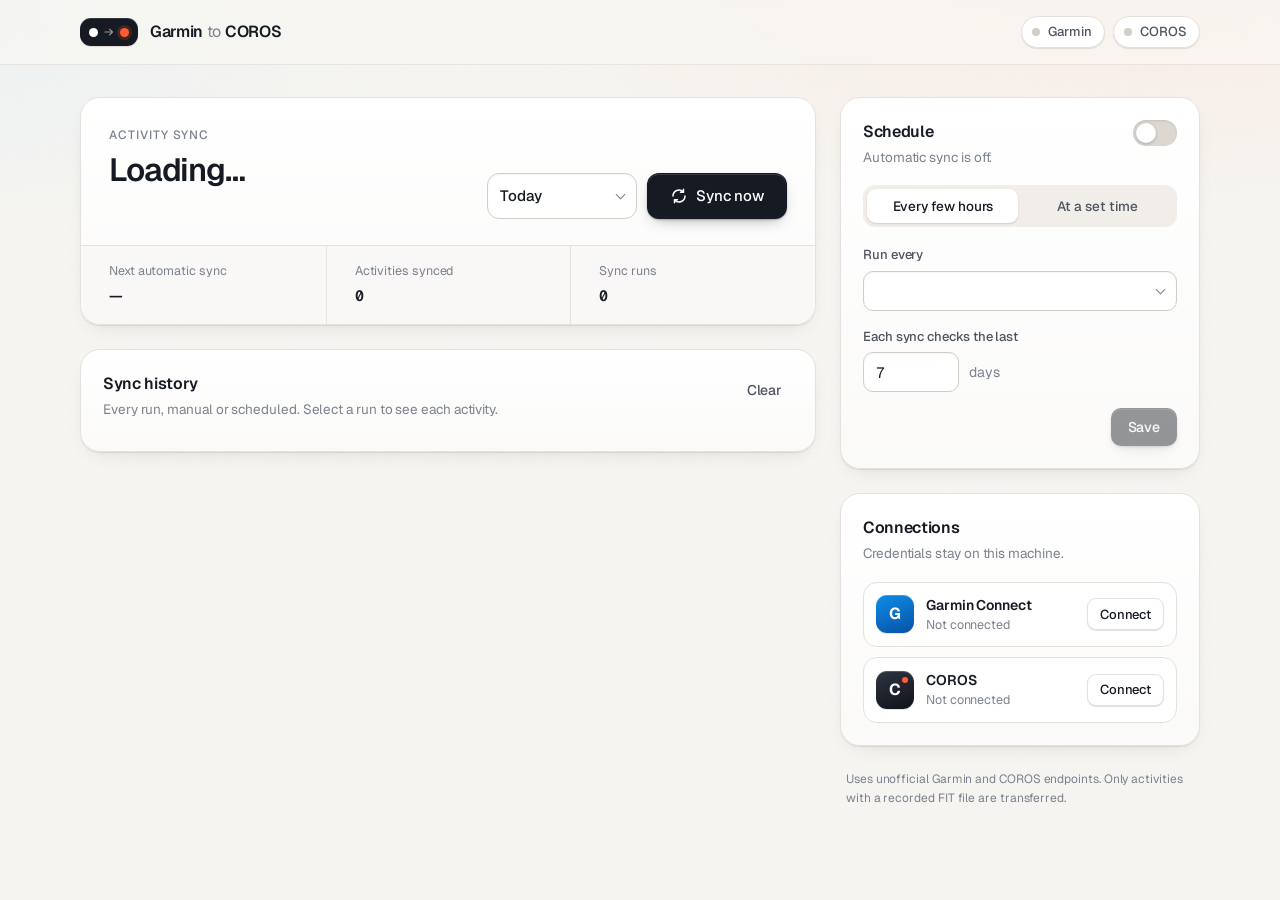
==== static/index.html @ 5ea05699 "init" ====
<!doctype html>
<html lang="en">
<head>
  <meta charset="utf-8" />
  <meta name="viewport" content="width=device-width, initial-scale=1" />
  <title>Garmin → COROS Sync</title>
  <meta name="description" content="Self-hosted sync of Garmin Connect activities to COROS Training Hub, with manual sync, scheduling and a full sync history." />
  <link rel="icon" href="data:image/svg+xml,%3Csvg xmlns='http://www.w3.org/2000/svg' viewBox='0 0 32 32'%3E%3Crect width='32' height='32' rx='8' fill='%23161a22'/%3E%3Ccircle cx='10' cy='16' r='4' fill='%23fff'/%3E%3Ccircle cx='22' cy='16' r='4' fill='%23ff5a36'/%3E%3C/svg%3E" />
  <link rel="preconnect" href="https://fonts.googleapis.com" />
  <link rel="preconnect" href="https://fonts.gstatic.com" crossorigin />
  <link href="https://fonts.googleapis.com/css2?family=Geist:wght@400;500;600;700&family=Geist+Mono:wght@400;500&display=swap" rel="stylesheet" />
  <link rel="stylesheet" href="/static/styles.css" />
</head>
<body>
  <header class="topbar">
    <div class="wrap topbar-inner">
      <a class="brand" href="/" aria-label="Garmin to COROS Sync home">
        <span class="brand-mark" aria-hidden="true">
          <span class="dot dot-garmin"></span>
          <svg viewBox="0 0 24 24" width="14" height="14"><path d="M5 12h12m-4-5 5 5-5 5" fill="none" stroke="currentColor" stroke-width="2" stroke-linecap="round" stroke-linejoin="round"/></svg>
          <span class="dot dot-coros"></span>
        </span>
        <span class="brand-text">Garmin <span class="muted">to</span> COROS</span>
      </a>
      <nav class="conn-pills" aria-label="Connection status">
        <button class="pill" id="pill-garmin" data-open="garmin" type="button"><span class="led"></span>Garmin</button>
        <button class="pill" id="pill-coros" data-open="coros" type="button"><span class="led"></span>COROS</button>
      </nav>
    </div>
  </header>

  <main class="wrap layout">
    <div class="col-main">
      <!-- Sync -->
      <section class="card sync-card" id="sync-card" aria-labelledby="sync-title">
        <div class="sync-head">
          <div>
            <p class="eyebrow">Activity sync</p>
            <h1 id="sync-title" class="sync-headline">Loading…</h1>
            <p class="sync-sub" id="sync-sub">&nbsp;</p>
          </div>
          <div class="sync-actions">
            <label class="select-wrap" for="sync-window">
              <span class="sr-only">Look-back window</span>
              <select id="sync-window"></select>
            </label>
            <button class="btn btn-primary btn-lg" id="sync-now" type="button">
              <svg class="ico spin-on-run" viewBox="0 0 24 24" aria-hidden="true"><path d="M20 12a8 8 0 0 1-13.66 5.66M4 12a8 8 0 0 1 13.66-5.66M18 3v4h-4M6 21v-4h4" /></svg>
              <span>Sync now</span>
            </button>
          </div>
        </div>

        <div class="progress" id="progress" hidden>
          <div class="progress-meta">
            <span id="progress-phase">Starting</span>
            <span class="mono" id="progress-count"></span>
          </div>
          <div class="progress-track"><div class="progress-bar" id="progress-bar"></div></div>
          <p class="progress-current" id="progress-current"></p>
        </div>

        <div class="onboarding" id="onboarding" hidden>
          <ol class="steps">
            <li id="step-garmin"><span class="step-num">1</span><div><strong>Connect Garmin Connect</strong><span>Where your activities are recorded.</span></div><button class="btn btn-ghost" data-open="garmin" type="button">Connect</button></li>
            <li id="step-coros"><span class="step-num">2</span><div><strong>Connect COROS</strong><span>Where they'll be imported.</span></div><button class="btn btn-ghost" data-open="coros" type="button">Connect</button></li>
            <li id="step-sync"><span class="step-num">3</span><div><strong>Run your first sync</strong><span>Then set a schedule to keep it automatic.</span></div></li>
          </ol>
        </div>

        <dl class="stats" id="stats">
          <div><dt>Next automatic sync</dt><dd id="stat-next">—</dd></div>
          <div><dt>Activities synced</dt><dd class="mono" id="stat-total">0</dd></div>
          <div><dt>Sync runs</dt><dd class="mono" id="stat-runs">0</dd></div>
        </dl>
      </section>

      <!-- History -->
      <section class="card history-card" aria-labelledby="history-title">
        <div class="card-head">
          <div>
            <h2 id="history-title">Sync history</h2>
            <p class="card-sub">Every run, manual or scheduled. Select a run to see each activity.</p>
          </div>
          <button class="btn btn-text" id="clear-history" type="button">Clear</button>
        </div>
        <ol class="runs" id="runs" aria-live="polite"></ol>
        <div class="empty" id="runs-empty" hidden>
          <svg viewBox="0 0 24 24" aria-hidden="true"><path d="M12 8v4l2.5 2.5M21 12a9 9 0 1 1-9-9" /></svg>
          <p>No syncs yet. Your history will appear here.</p>
        </div>
        <button class="btn btn-ghost btn-block" id="runs-more" type="button" hidden>Show older runs</button>
      </section>
    </div>

    <aside class="col-side">
      <!-- Schedule -->
      <section class="card" aria-labelledby="schedule-title">
        <div class="card-head">
          <div>
            <h2 id="schedule-title">Schedule</h2>
            <p class="card-sub" id="schedule-summary">Automatic sync is off.</p>
          </div>
          <label class="switch" for="sched-enabled">
            <input type="checkbox" id="sched-enabled" role="switch" />
            <span class="switch-track"><span class="switch-thumb"></span></span>
            <span class="sr-only">Enable automatic sync</span>
          </label>
        </div>

        <form id="schedule-form" class="sched-form" autocomplete="off">
          <div class="segmented" role="radiogroup" aria-label="Schedule type">
            <label><input type="radio" name="mode" value="interval" id="mode-interval" checked /><span>Every few hours</span></label>
            <label><input type="radio" name="mode" value="daily" id="mode-daily" /><span>At a set time</span></label>
          </div>

          <div class="field" data-mode="interval">
            <label for="sched-hours">Run every</label>
            <div class="select-wrap"><select id="sched-hours"></select></div>
          </div>

          <div data-mode="daily" hidden>
            <div class="field">
              <label for="sched-time">Time</label>
              <input type="time" id="sched-time" value="07:00" required />
            </div>
            <fieldset class="field">
              <legend>Days</legend>
              <div class="days" id="sched-days"></div>
            </fieldset>
          </div>

          <div class="field">
            <label for="lookback">Each sync checks the last</label>
            <div class="input-suffix">
              <input type="number" id="lookback" min="1" max="365" value="7" inputmode="numeric" />
              <span>days</span>
            </div>
          </div>

          <div class="form-foot">
            <span class="hint" id="schedule-dirty" hidden>Unsaved changes</span>
            <button class="btn btn-primary" id="sched-save" type="submit" disabled>Save</button>
          </div>
        </form>
      </section>

      <!-- Connections -->
      <section class="card" aria-labelledby="conn-title">
        <div class="card-head">
          <div>
            <h2 id="conn-title">Connections</h2>
            <p class="card-sub">Credentials stay on this machine.</p>
          </div>
        </div>
        <ul class="conns">
          <li class="conn" id="conn-garmin">
            <span class="conn-logo garmin" aria-hidden="true">G</span>
            <div class="conn-body">
              <strong>Garmin Connect</strong>
              <span class="conn-detail">Not connected</span>
              <span class="conn-error" hidden></span>
            </div>
            <div class="conn-actions">
              <button class="btn btn-ghost btn-sm" data-open="garmin" type="button">Connect</button>
              <button class="btn btn-text btn-sm" data-disconnect="garmin" type="button" hidden>Disconnect</button>
            </div>
          </li>
          <li class="conn" id="conn-coros">
            <span class="conn-logo coros" aria-hidden="true">C</span>
            <div class="conn-body">
              <strong>COROS</strong>
              <span class="conn-detail">Not connected</span>
              <span class="conn-error" hidden></span>
            </div>
            <div class="conn-actions">
              <button class="btn btn-ghost btn-sm" data-open="coros" type="button">Connect</button>
              <button class="btn btn-text btn-sm" data-disconnect="coros" type="button" hidden>Disconnect</button>
            </div>
          </li>
        </ul>
      </section>

      <p class="footnote">Uses unofficial Garmin and COROS endpoints. Only activities with a recorded FIT file are transferred.</p>
    </aside>
  </main>

  <!-- Connect dialog -->
  <dialog class="dialog" id="connect-dialog" aria-labelledby="dlg-title">
    <form method="dialog" class="dialog-form" id="connect-form" autocomplete="on">
      <header class="dialog-head">
        <span class="conn-logo" id="dlg-logo" aria-hidden="true">G</span>
        <div>
          <h2 id="dlg-title">Connect Garmin</h2>
          <p class="card-sub" id="dlg-sub">Sign in with your Garmin Connect account.</p>
        </div>
      </header>

      <div class="dialog-body" id="dlg-credentials">
        <div class="field">
          <label for="dlg-email">Email</label>
          <input type="email" id="dlg-email" name="email" autocomplete="username" required />
        </div>
        <div class="field">
          <label for="dlg-password">Password</label>
          <input type="password" id="dlg-password" name="password" autocomplete="current-password" required />
        </div>
      </div>

      <div class="dialog-body" id="dlg-mfa" hidden>
        <div class="field">
          <label for="dlg-code">Verification code</label>
          <input type="text" id="dlg-code" name="code" inputmode="numeric" autocomplete="one-time-code" pattern="[0-9A-Za-z]{4,12}" placeholder="123456" />
          <p class="hint">Garmin sent a code to your email or authenticator app.</p>
        </div>
      </div>

      <p class="form-error" id="dlg-error" role="alert" hidden></p>

      <footer class="dialog-foot">
        <button class="btn btn-text" value="cancel" id="dlg-cancel" type="button">Cancel</button>
        <button class="btn btn-primary" id="dlg-submit" type="submit">Connect</button>
      </footer>
    </form>
  </dialog>

  <div class="toasts" id="toasts" aria-live="assertive"></div>

  <script src="/static/app.js" type="module"></script>
</body>
</html>
---- static/styles.css ----
/* ==========================================================================
   Garmin → COROS Sync — design system
   ========================================================================== */

:root {
  /* Palette (HSL) */
  --bg: hsl(40 23% 96%);
  --bg-grain: hsl(40 18% 92%);
  --surface: hsl(0 0% 100%);
  --surface-2: hsl(40 20% 98%);
  --ink: hsl(222 22% 11%);
  --ink-2: hsl(222 10% 34%);
  --ink-3: hsl(222 8% 52%);
  --line: hsl(35 14% 88%);
  --line-strong: hsl(35 10% 80%);

  --accent: hsl(12 100% 60%);        /* COROS-ish signal orange */
  --accent-ink: hsl(12 80% 42%);
  --accent-soft: hsl(14 100% 96%);
  --garmin: hsl(205 90% 42%);

  --ok: hsl(152 52% 36%);
  --ok-soft: hsl(150 50% 94%);
  --warn: hsl(36 92% 42%);
  --warn-soft: hsl(42 95% 93%);
  --bad: hsl(356 70% 50%);
  --bad-soft: hsl(356 90% 96%);
  --info: hsl(212 70% 46%);
  --info-soft: hsl(212 90% 96%);

  /* Type */
  --font: "Geist", ui-sans-serif, system-ui, -apple-system, "Segoe UI", sans-serif;
  --mono: "Geist Mono", ui-monospace, "SF Mono", Menlo, monospace;

  /* Shape & depth */
  --r-sm: 8px;
  --r: 14px;
  --r-lg: 20px;
  --shadow-1: 0 1px 0 hsl(35 20% 80% / 0.5), 0 1px 2px hsl(222 30% 10% / 0.04);
  --shadow-2: 0 1px 0 hsl(35 20% 80% / 0.6), 0 8px 24px -12px hsl(222 30% 10% / 0.14), 0 2px 6px -2px hsl(222 30% 10% / 0.05);
  --shadow-3: 0 24px 60px -20px hsl(222 40% 10% / 0.35), 0 4px 12px hsl(222 30% 10% / 0.08);

  --ease: cubic-bezier(0.2, 0.7, 0.2, 1);
  --t: 180ms var(--ease);
}

*, *::before, *::after { box-sizing: border-box; }
html { -webkit-text-size-adjust: 100%; }
body {
  margin: 0;
  font-family: var(--font);
  font-size: 15px;
  line-height: 1.5;
  letter-spacing: -0.005em;
  color: var(--ink);
  background:
    radial-gradient(1200px 500px at 90% -10%, hsl(14 100% 92% / 0.55), transparent 60%),
    radial-gradient(900px 400px at -10% 0%, hsl(205 70% 92% / 0.45), transparent 60%),
    var(--bg);
  background-attachment: fixed;
  -webkit-font-smoothing: antialiased;
  min-height: 100vh;
}
/* Subtle paper grain for texture */
body::before {
  content: "";
  position: fixed;
  inset: 0;
  pointer-events: none;
  opacity: 0.35;
  background-image: url("data:image/svg+xml,%3Csvg xmlns='http://www.w3.org/2000/svg' width='160' height='160'%3E%3Cfilter id='n'%3E%3CfeTurbulence type='fractalNoise' baseFrequency='.9' numOctaves='2' stitchTiles='stitch'/%3E%3CfeColorMatrix values='0 0 0 0 0.3 0 0 0 0 0.25 0 0 0 0 0.2 0 0 0 0.08 0'/%3E%3C/filter%3E%3Crect width='100%25' height='100%25' filter='url(%23n)'/%3E%3C/svg%3E");
  z-index: 0;
}
body > * { position: relative; z-index: 1; }

h1, h2, h3 { margin: 0; font-weight: 600; letter-spacing: -0.02em; }
h2 { font-size: 16px; }
p { margin: 0; }
button, input, select { font: inherit; color: inherit; }
.mono { font-family: var(--mono); font-feature-settings: "tnum"; letter-spacing: -0.01em; }
.muted { color: var(--ink-3); font-weight: 400; }
.sr-only { position: absolute; width: 1px; height: 1px; overflow: hidden; clip: rect(0 0 0 0); white-space: nowrap; }
[hidden] { display: none !important; }

.wrap { width: min(1120px, 100% - 40px); margin-inline: auto; }

/* ---------------------------------------------------------------- Top bar */
.topbar {
  position: sticky; top: 0; z-index: 20;
  backdrop-filter: saturate(1.4) blur(14px);
  background: hsl(40 23% 96% / 0.75);
  border-bottom: 1px solid hsl(35 14% 86% / 0.7);
}
.topbar-inner { display: flex; align-items: center; justify-content: space-between; height: 64px; }
.brand { display: inline-flex; align-items: center; gap: 12px; text-decoration: none; color: var(--ink); }
.brand-mark {
  display: inline-flex; align-items: center; gap: 4px;
  padding: 7px 9px; border-radius: 11px;
  background: var(--ink); color: hsl(0 0% 100% / 0.55);
  box-shadow: inset 0 1px 0 hsl(0 0% 100% / 0.12), var(--shadow-1);
}
.dot { width: 9px; height: 9px; border-radius: 50%; }
.dot-garmin { background: #fff; }
.dot-coros { background: var(--accent); box-shadow: 0 0 0 3px hsl(12 100% 60% / 0.18); }
.brand-text { font-weight: 600; font-size: 16px; letter-spacing: -0.02em; }

.conn-pills { display: flex; gap: 8px; }
.pill {
  display: inline-flex; align-items: center; gap: 8px;
  height: 32px; padding: 0 12px 0 10px;
  border: 1px solid var(--line); border-radius: 999px;
  background: var(--surface); box-shadow: var(--shadow-1);
  font-size: 13px; font-weight: 500; color: var(--ink-2);
  cursor: pointer; transition: transform var(--t), box-shadow var(--t), color var(--t);
}
.pill:hover { color: var(--ink); transform: translateY(-1px); box-shadow: var(--shadow-2); }
.led { width: 8px; height: 8px; border-radius: 50%; background: var(--line-strong); transition: background var(--t), box-shadow var(--t); }
.pill.is-ok .led { background: var(--ok); box-shadow: 0 0 0 3px hsl(152 52% 36% / 0.15); }
.pill.is-bad .led { background: var(--bad); box-shadow: 0 0 0 3px hsl(356 70% 50% / 0.15); }

/* ----------------------------------------------------------------- Layout */
.layout {
  display: grid;
  grid-template-columns: minmax(0, 1fr) 360px;
  gap: 24px;
  padding-block: 32px 64px;
  align-items: start;
}
.col-main, .col-side { display: grid; gap: 24px; min-width: 0; }
.col-side { position: sticky; top: 88px; }

/* ------------------------------------------------------------------ Cards */
.card {
  background: linear-gradient(180deg, var(--surface), var(--surface-2));
  border: 1px solid var(--line);
  border-radius: var(--r-lg);
  box-shadow: var(--shadow-2);
  padding: 22px;
}
.card-head { display: flex; align-items: flex-start; justify-content: space-between; gap: 16px; margin-bottom: 18px; }
.card-sub { color: var(--ink-3); font-size: 13.5px; margin-top: 3px; }
.eyebrow {
  font-size: 12px; font-weight: 500; text-transform: uppercase; letter-spacing: 0.08em;
  color: var(--ink-3); margin-bottom: 8px;
}

/* -------------------------------------------------------------- Sync card */
.sync-card { padding: 28px; overflow: hidden; }
.sync-head { display: flex; justify-content: space-between; gap: 24px; align-items: flex-end; flex-wrap: wrap; }
.sync-headline { font-size: clamp(24px, 3.2vw, 32px); line-height: 1.15; letter-spacing: -0.03em; font-weight: 600; max-width: 22ch; }
.sync-sub { color: var(--ink-2); margin-top: 8px; min-height: 1.5em; }
.sync-actions { display: flex; gap: 10px; align-items: center; }

.stats {
  display: grid; grid-template-columns: repeat(3, 1fr);
  margin: 26px -28px -28px; border-top: 1px solid var(--line);
  background: hsl(40 25% 97% / 0.8);
}
.stats > div { padding: 16px 28px; }
.stats > div + div { border-left: 1px solid var(--line); }
.stats dt { font-size: 12.5px; color: var(--ink-3); }
.stats dd { margin: 4px 0 0; font-weight: 600; font-size: 15px; letter-spacing: -0.01em; }

/* Progress */
.progress { margin-top: 24px; animation: rise 280ms var(--ease); }
.progress-meta { display: flex; justify-content: space-between; font-size: 13.5px; font-weight: 500; margin-bottom: 8px; }
.progress-track { height: 8px; background: hsl(35 20% 92%); border-radius: 999px; overflow: hidden; position: relative; }
.progress-bar {
  height: 100%; width: 0; border-radius: inherit;
  background: linear-gradient(90deg, var(--accent), hsl(24 100% 58%));
  transition: width 500ms var(--ease);
  position: relative;
}
.progress-bar::after {
  content: ""; position: absolute; inset: 0;
  background: linear-gradient(90deg, transparent, hsl(0 0% 100% / 0.45), transparent);
  animation: shimmer 1.4s linear infinite;
}
.progress.is-indeterminate .progress-bar { width: 30% !important; animation: slide 1.3s var(--ease) infinite; }
.progress-current { margin-top: 8px; font-size: 13px; color: var(--ink-3); min-height: 1.4em; white-space: nowrap; overflow: hidden; text-overflow: ellipsis; }

/* Onboarding */
.onboarding { margin-top: 22px; }
.steps { list-style: none; margin: 0; padding: 0; display: grid; gap: 8px; }
.steps li {
  display: grid; grid-template-columns: 28px 1fr auto; gap: 14px; align-items: center;
  padding: 12px 14px; border: 1px solid var(--line); border-radius: var(--r);
  background: var(--surface);
  transition: background var(--t), border-color var(--t);
}
.steps li div { display: grid; }
.steps li strong { font-weight: 600; font-size: 14.5px; }
.steps li span:not(.step-num) { font-size: 13px; color: var(--ink-3); }
.step-num {
  width: 28px; height: 28px; border-radius: 50%; display: grid; place-items: center;
  font-family: var(--mono); font-size: 12.5px; font-weight: 500;
  background: hsl(35 20% 93%); color: var(--ink-2);
}
.steps li.is-done { background: var(--ok-soft); border-color: hsl(150 40% 85%); }
.steps li.is-done .step-num { background: var(--ok); color: #fff; font-size: 0; }
.steps li.is-done .step-num::after { content: "✓"; font-size: 13px; }
.steps li.is-done .btn { display: none; }

/* ---------------------------------------------------------------- Buttons */
.btn {
  --h: 38px;
  display: inline-flex; align-items: center; justify-content: center; gap: 8px;
  height: var(--h); padding: 0 16px;
  border-radius: 10px; border: 1px solid transparent;
  font-weight: 500; font-size: 14px; letter-spacing: -0.01em;
  cursor: pointer; white-space: nowrap; user-select: none;
  transition: transform var(--t), background var(--t), box-shadow var(--t), color var(--t), border-color var(--t), opacity var(--t);
}
.btn:active:not(:disabled) { transform: translateY(1px) scale(0.99); }
.btn:disabled { opacity: 0.45; cursor: not-allowed; }
.btn:focus-visible, .pill:focus-visible, input:focus-visible, select:focus-visible, .run-row:focus-visible {
  outline: 2px solid hsl(12 100% 60% / 0.55); outline-offset: 2px;
}
.btn-lg { --h: 46px; padding: 0 22px; font-size: 15px; border-radius: 12px; }
.btn-sm { --h: 32px; padding: 0 12px; font-size: 13px; border-radius: 9px; }
.btn-block { width: 100%; margin-top: 12px; }

.btn-primary {
  background: var(--ink); color: #fff;
  box-shadow: inset 0 1px 0 hsl(0 0% 100% / 0.14), 0 1px 2px hsl(222 30% 10% / 0.25), 0 6px 16px -8px hsl(222 30% 10% / 0.5);
}
.btn-primary:hover:not(:disabled) { background: hsl(222 22% 18%); box-shadow: inset 0 1px 0 hsl(0 0% 100% / 0.14), 0 2px 4px hsl(222 30% 10% / 0.2), 0 10px 22px -10px hsl(222 30% 10% / 0.55); }
.btn-ghost { background: var(--surface); border-color: var(--line); color: var(--ink); box-shadow: var(--shadow-1); }
.btn-ghost:hover:not(:disabled) { border-color: var(--line-strong); background: hsl(40 20% 99%); }
.btn-text { background: transparent; color: var(--ink-2); padding-inline: 10px; }
.btn-text:hover:not(:disabled) { color: var(--ink); background: hsl(35 20% 93%); }
.btn-danger { color: var(--bad); }

.ico { width: 18px; height: 18px; fill: none; stroke: currentColor; stroke-width: 2; stroke-linecap: round; stroke-linejoin: round; }
.is-running .spin-on-run { animation: spin 0.9s linear infinite; }

/* ----------------------------------------------------------------- Inputs */
.field { display: grid; gap: 6px; margin-bottom: 16px; border: 0; padding: 0; min-width: 0; }
.field > label, .field > legend { font-size: 13px; font-weight: 500; color: var(--ink-2); padding: 0; margin-bottom: 0; }
fieldset.field legend { margin-bottom: 6px; }
input[type="email"], input[type="password"], input[type="text"], input[type="number"], input[type="time"], select {
  width: 100%; height: 40px; padding: 0 12px;
  border: 1px solid var(--line-strong); border-radius: 10px;
  background: var(--surface);
  box-shadow: inset 0 1px 2px hsl(222 30% 10% / 0.04);
  transition: border-color var(--t), box-shadow var(--t);
}
input:hover, select:hover { border-color: hsl(35 10% 72%); }
input:focus, select:focus { outline: none; border-color: var(--accent); box-shadow: 0 0 0 4px hsl(12 100% 60% / 0.14); }
.select-wrap { position: relative; display: block; }
.select-wrap select { appearance: none; padding-right: 34px; cursor: pointer; }
.select-wrap::after {
  content: ""; position: absolute; right: 13px; top: 50%; width: 7px; height: 7px; margin-top: -5px;
  border-right: 1.6px solid var(--ink-3); border-bottom: 1.6px solid var(--ink-3); transform: rotate(45deg); pointer-events: none;
}
.sync-actions .select-wrap select { height: 46px; border-radius: 12px; min-width: 150px; font-weight: 500; }
.input-suffix { display: flex; align-items: center; gap: 10px; }
.input-suffix input { width: 96px; font-family: var(--mono); }
.input-suffix span { color: var(--ink-3); font-size: 14px; }
.hint { font-size: 12.5px; color: var(--ink-3); }

/* Switch */
.switch { position: relative; display: inline-flex; cursor: pointer; flex-shrink: 0; }
.switch input { position: absolute; opacity: 0; inset: 0; cursor: pointer; }
.switch-track {
  width: 44px; height: 26px; border-radius: 999px; background: hsl(35 14% 84%);
  box-shadow: inset 0 1px 2px hsl(222 30% 10% / 0.12);
  transition: background var(--t); position: relative;
}
.switch-thumb {
  position: absolute; top: 3px; left: 3px; width: 20px; height: 20px; border-radius: 50%;
  background: #fff; box-shadow: 0 1px 3px hsl(222 30% 10% / 0.25);
  transition: transform 220ms var(--ease);
}
.switch input:checked + .switch-track { background: var(--ok); }
.switch input:checked + .switch-track .switch-thumb { transform: translateX(18px); }
.switch input:focus-visible + .switch-track { outline: 2px solid hsl(12 100% 60% / 0.55); outline-offset: 2px; }

/* Segmented */
.segmented {
  display: grid; grid-template-columns: 1fr 1fr; gap: 4px; padding: 4px;
  background: hsl(35 20% 93%); border-radius: 12px; margin-bottom: 18px;
}
.segmented label { position: relative; }
.segmented input { position: absolute; opacity: 0; inset: 0; cursor: pointer; }
.segmented span {
  display: grid; place-items: center; height: 34px; border-radius: 9px;
  font-size: 13.5px; font-weight: 500; color: var(--ink-2);
  transition: background var(--t), color var(--t), box-shadow var(--t);
}
.segmented input:checked + span { background: var(--surface); color: var(--ink); box-shadow: var(--shadow-1), 0 1px 3px hsl(222 30% 10% / 0.08); }
.segmented input:focus-visible + span { outline: 2px solid hsl(12 100% 60% / 0.55); }

.days { display: grid; grid-template-columns: repeat(7, 1fr); gap: 6px; }
.day { position: relative; }
.day input { position: absolute; opacity: 0; inset: 0; cursor: pointer; }
.day span {
  display: grid; place-items: center; height: 36px; border-radius: 9px;
  border: 1px solid var(--line-strong); background: var(--surface);
  font-size: 12.5px; font-weight: 500; color: var(--ink-3);
  transition: all var(--t);
}
.day input:checked + span { background: var(--ink); border-color: var(--ink); color: #fff; }
.day input:focus-visible + span { outline: 2px solid hsl(12 100% 60% / 0.55); outline-offset: 1px; }

.sched-form { transition: opacity var(--t); }
.sched-form.is-off { opacity: 0.55; }
.form-foot { display: flex; align-items: center; justify-content: flex-end; gap: 12px; margin-top: 4px; }

/* ------------------------------------------------------------ Connections */
.conns { list-style: none; margin: 0; padding: 0; display: grid; gap: 10px; }
.conn {
  display: grid; grid-template-columns: 38px 1fr auto; gap: 12px; align-items: center;
  padding: 12px; border: 1px solid var(--line); border-radius: var(--r); background: var(--surface);
}
.conn-logo {
  position: relative; flex: none;
  width: 38px; height: 38px; border-radius: 11px; display: grid; place-items: center;
  font-weight: 700; font-size: 16px; color: #fff;
  box-shadow: inset 0 1px 0 hsl(0 0% 100% / 0.2), var(--shadow-1);
}
.conn-logo.garmin { background: linear-gradient(160deg, hsl(205 90% 48%), hsl(212 90% 34%)); }
.conn-logo.coros { background: linear-gradient(160deg, hsl(222 18% 22%), hsl(222 22% 8%)); }
.conn-logo.coros::after { content: ""; width: 6px; height: 6px; border-radius: 50%; background: var(--accent); position: absolute; transform: translate(10px, -10px); }
.conn-body { display: grid; min-width: 0; }
.conn-body strong { font-size: 14px; font-weight: 600; }
.conn-detail { font-size: 12.5px; color: var(--ink-3); overflow: hidden; text-overflow: ellipsis; white-space: nowrap; }
.conn.is-ok .conn-detail::before { content: ""; display: inline-block; width: 6px; height: 6px; border-radius: 50%; background: var(--ok); margin-right: 6px; vertical-align: 1px; }
.conn-error { font-size: 12px; color: var(--bad); margin-top: 2px; }
.conn-actions { display: flex; flex-direction: column; align-items: flex-end; gap: 2px; }

.footnote { font-size: 12px; color: var(--ink-3); padding-inline: 6px; line-height: 1.55; }

/* ---------------------------------------------------------------- History */
.history-card { padding-bottom: 14px; }
.runs { list-style: none; margin: 0 -10px; padding: 0; }
.run { position: relative; border-radius: var(--r); transition: background var(--t); }
.run + .run::before {
  content: ""; position: absolute; top: 0; left: 10px; right: 10px; height: 1px; background: var(--line);
}
.run.is-open { background: hsl(40 25% 97%); }
.run.is-open::before, .run.is-open + .run::before { display: none; }
.run-row {
  width: 100%; display: grid; grid-template-columns: 34px minmax(0, 1fr) auto 18px; gap: 14px; align-items: center;
  padding: 14px 10px; background: none; border: 0; text-align: left; cursor: pointer; border-radius: var(--r);
}
.run-row:hover { background: hsl(40 25% 97%); }
.run-status {
  width: 34px; height: 34px; border-radius: 10px; display: grid; place-items: center;
}
.run-status svg { width: 17px; height: 17px; fill: none; stroke: currentColor; stroke-width: 2.2; stroke-linecap: round; stroke-linejoin: round; }
.st-success { background: var(--ok-soft); color: var(--ok); }
.st-partial { background: var(--warn-soft); color: var(--warn); }
.st-failed { background: var(--bad-soft); color: var(--bad); }
.st-running { background: var(--accent-soft); color: var(--accent-ink); }
.st-running svg { animation: spin 0.9s linear infinite; }
.run-main { min-width: 0; }
.run-title { display: flex; align-items: center; gap: 8px; font-weight: 600; font-size: 14.5px; }
.run-summary { font-size: 13px; color: var(--ink-3); margin-top: 1px; white-space: nowrap; overflow: hidden; text-overflow: ellipsis; }
.run-summary b { font-weight: 500; color: var(--ink-2); }
.run-summary .err { color: var(--bad); }
.run-meta { text-align: right; font-size: 12.5px; color: var(--ink-3); }
.run-meta .mono { display: block; color: var(--ink-2); font-size: 12.5px; }
.chev { width: 18px; height: 18px; fill: none; stroke: var(--ink-3); stroke-width: 2; transition: transform var(--t); }
.run.is-open .chev { transform: rotate(180deg); }

.tag {
  display: inline-flex; align-items: center; height: 20px; padding: 0 7px; border-radius: 6px;
  font-size: 11.5px; font-weight: 500; letter-spacing: 0;
  background: hsl(35 20% 92%); color: var(--ink-2);
}
.tag-scheduled { background: var(--info-soft); color: var(--info); }

.run-detail { padding: 0 10px 14px 58px; animation: rise 220ms var(--ease); }
.run-message { font-size: 13px; color: var(--ink-2); padding: 10px 12px; border-radius: 10px; background: var(--surface); border: 1px solid var(--line); margin-bottom: 10px; }
.run-message.is-bad { color: var(--bad); background: var(--bad-soft); border-color: hsl(356 70% 90%); }
.items { list-style: none; margin: 0; padding: 0; display: grid; gap: 6px; }
.item {
  display: grid; grid-template-columns: 32px minmax(0, 1fr) auto; gap: 12px; align-items: center;
  padding: 10px 12px; background: var(--surface); border: 1px solid var(--line); border-radius: 12px;
}
.item-ico { width: 32px; height: 32px; border-radius: 9px; display: grid; place-items: center; background: hsl(35 20% 94%); font-size: 15px; }
.item-name { font-weight: 500; font-size: 14px; white-space: nowrap; overflow: hidden; text-overflow: ellipsis; }
.item-meta { font-size: 12.5px; color: var(--ink-3); display: flex; gap: 10px; flex-wrap: wrap; }
.item-detail { font-size: 12.5px; color: var(--ink-3); margin-top: 2px; }
.item-detail.is-bad { color: var(--bad); }
.item-side { display: grid; justify-items: end; gap: 4px; }
.chip { display: inline-flex; align-items: center; gap: 5px; height: 22px; padding: 0 8px; border-radius: 999px; font-size: 12px; font-weight: 500; }
.chip::before { content: ""; width: 6px; height: 6px; border-radius: 50%; background: currentColor; }
.chip-uploaded { background: var(--ok-soft); color: var(--ok); }
.chip-pending { background: var(--info-soft); color: var(--info); }
.chip-skipped { background: hsl(35 20% 93%); color: var(--ink-3); }
.chip-failed { background: var(--bad-soft); color: var(--bad); }
.link-btn { background: none; border: 0; padding: 0; font-size: 12px; color: var(--ink-3); text-decoration: underline; text-underline-offset: 2px; cursor: pointer; }
.link-btn:hover { color: var(--ink); }
@media (hover: hover) {
  .link-btn.resync { opacity: 0; transition: opacity var(--t); }
  .item:hover .link-btn.resync, .link-btn.resync:focus-visible, .link-btn.resync:disabled { opacity: 1; }
}
.items-empty { font-size: 13px; color: var(--ink-3); padding: 4px 2px; }

.empty { display: grid; justify-items: center; gap: 10px; padding: 36px 12px 28px; color: var(--ink-3); font-size: 14px; text-align: center; }
.empty svg { width: 30px; height: 30px; fill: none; stroke: var(--line-strong); stroke-width: 1.8; stroke-linecap: round; }

/* ----------------------------------------------------------------- Dialog */
.dialog {
  width: min(420px, calc(100% - 32px)); padding: 0; border: 1px solid var(--line);
  border-radius: var(--r-lg); background: var(--surface); color: var(--ink); box-shadow: var(--shadow-3);
}
.dialog[open] { animation: pop 240ms var(--ease); }
.dialog::backdrop { background: hsl(222 30% 10% / 0.36); backdrop-filter: blur(3px); animation: fade 200ms var(--ease); }
.dialog-form { padding: 24px; }
.dialog-head { display: flex; gap: 14px; align-items: center; margin-bottom: 22px; }
.dialog-head h2 { font-size: 18px; }
.dialog-foot { display: flex; justify-content: flex-end; gap: 8px; margin-top: 8px; }
.form-error { font-size: 13px; color: var(--bad); background: var(--bad-soft); border-radius: 10px; padding: 10px 12px; margin-bottom: 12px; }
.btn.is-loading { position: relative; color: transparent !important; pointer-events: none; }
.btn.is-loading::after {
  content: ""; position: absolute; width: 16px; height: 16px; border-radius: 50%;
  border: 2px solid hsl(0 0% 100% / 0.35); border-top-color: #fff; animation: spin 0.7s linear infinite;
}

/* ----------------------------------------------------------------- Toasts */
.toasts { position: fixed; bottom: 20px; left: 50%; transform: translateX(-50%); display: grid; gap: 8px; z-index: 50; width: min(440px, calc(100% - 32px)); }
.toast {
  display: flex; gap: 10px; align-items: flex-start;
  padding: 12px 14px; border-radius: 12px; background: var(--ink); color: #fff;
  box-shadow: var(--shadow-3); font-size: 14px; animation: rise 260ms var(--ease);
}
.toast::before { content: ""; flex: none; width: 8px; height: 8px; border-radius: 50%; margin-top: 6px; background: var(--ok); }
.toast.is-bad::before { background: hsl(356 90% 65%); }
.toast.is-leaving { animation: sink 200ms var(--ease) forwards; }

/* ------------------------------------------------------------- Animations */
@keyframes spin { to { transform: rotate(360deg); } }
@keyframes rise { from { opacity: 0; transform: translateY(6px); } to { opacity: 1; transform: none; } }
@keyframes sink { to { opacity: 0; transform: translateY(6px); } }
@keyframes pop { from { opacity: 0; transform: translateY(8px) scale(0.98); } to { opacity: 1; transform: none; } }
@keyframes fade { from { opacity: 0; } }
@keyframes shimmer { from { transform: translateX(-100%); } to { transform: translateX(100%); } }
@keyframes slide { 0% { margin-left: -30%; } 100% { margin-left: 100%; } }

@media (prefers-reduced-motion: reduce) {
  *, *::before, *::after { animation-duration: 0.01ms !important; animation-iteration-count: 1 !important; transition-duration: 0.01ms !important; }
}

/* ------------------------------------------------------------- Responsive */
@media (max-width: 960px) {
  .layout { grid-template-columns: 1fr; }
  .col-side { position: static; grid-template-columns: 1fr 1fr; align-items: start; }
  .footnote { grid-column: 1 / -1; }
}
@media (max-width: 680px) {
  .wrap { width: calc(100% - 24px); }
  .layout { padding-block: 16px 48px; gap: 16px; }
  .col-main, .col-side { gap: 16px; }
  .col-side { grid-template-columns: 1fr; }
  .card { padding: 18px; }
  .sync-card { padding: 20px; }
  .sync-head { flex-direction: column; align-items: stretch; }
  .sync-actions { width: 100%; }
  .sync-actions .select-wrap { flex: 0 0 auto; }
  .sync-actions .select-wrap select { min-width: 0; width: 132px; }
  .sync-actions .btn { flex: 1; }
  .stats { grid-template-columns: 1fr; margin: 22px -20px -20px; }
  .stats > div { padding: 12px 20px; display: flex; justify-content: space-between; align-items: baseline; }
  .stats > div + div { border-left: 0; border-top: 1px solid var(--line); }
  .stats dd { margin: 0; }
  .brand-text { font-size: 15px; }
  .pill { padding: 0 10px 0 9px; }
  .run-row { grid-template-columns: 34px minmax(0, 1fr) 18px; }
  .run-meta { display: none; }
  .run-detail { padding-left: 10px; }
  .item { grid-template-columns: 32px minmax(0, 1fr); }
  .item-side { grid-column: 2; justify-items: start; grid-auto-flow: column; justify-content: start; align-items: center; gap: 10px; }
}
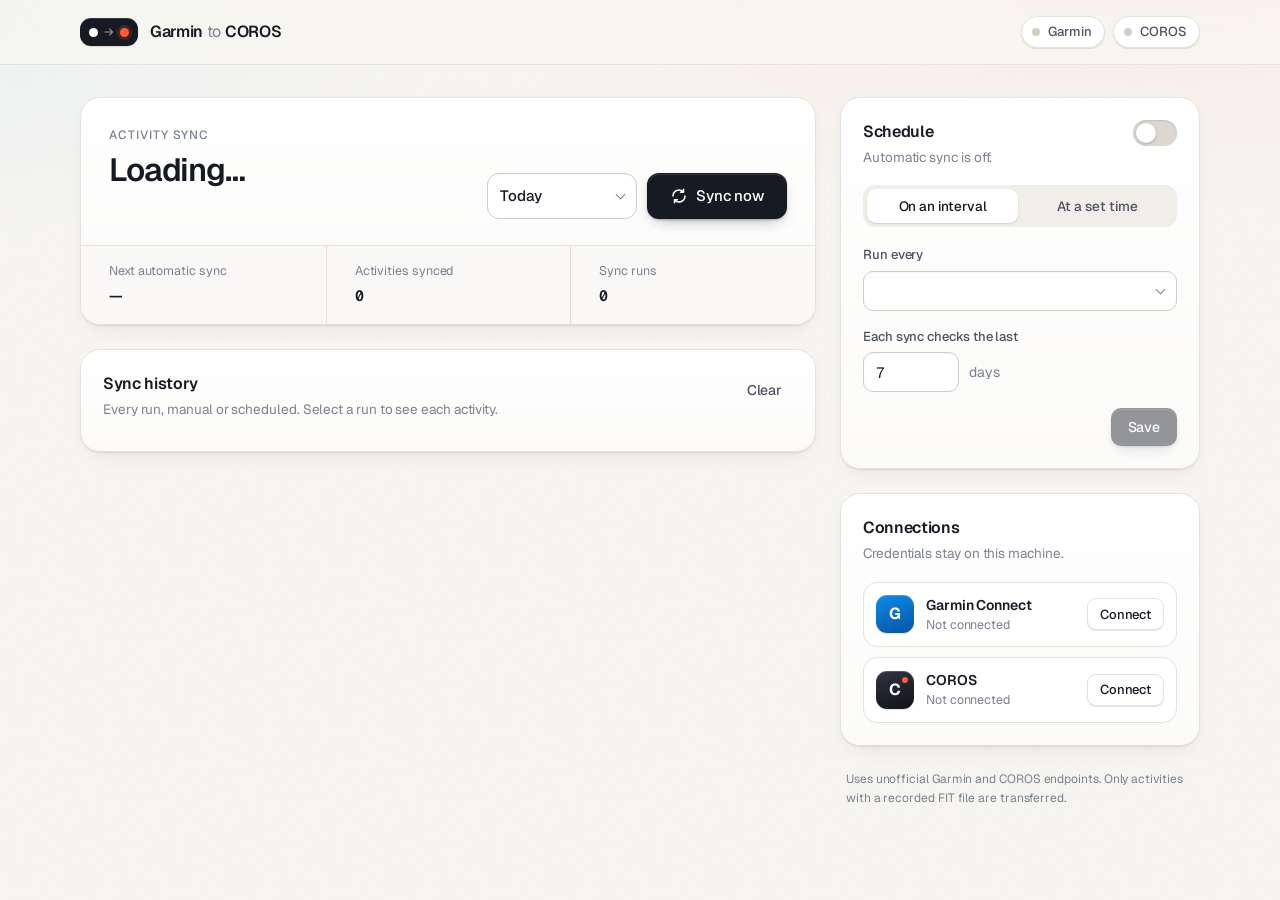
==== commit 358ca870: "Allow minute-level sync intervals; don't log no-op scheduled runs - Schedule interval is now stored " ====
--- a/static/index.html
+++ b/static/index.html
@@ -110,7 +110,7 @@
 
         <form id="schedule-form" class="sched-form" autocomplete="off">
           <div class="segmented" role="radiogroup" aria-label="Schedule type">
-            <label><input type="radio" name="mode" value="interval" id="mode-interval" checked /><span>Every few hours</span></label>
+            <label><input type="radio" name="mode" value="interval" id="mode-interval" checked /><span>On an interval</span></label>
             <label><input type="radio" name="mode" value="daily" id="mode-daily" /><span>At a set time</span></label>
           </div>
 
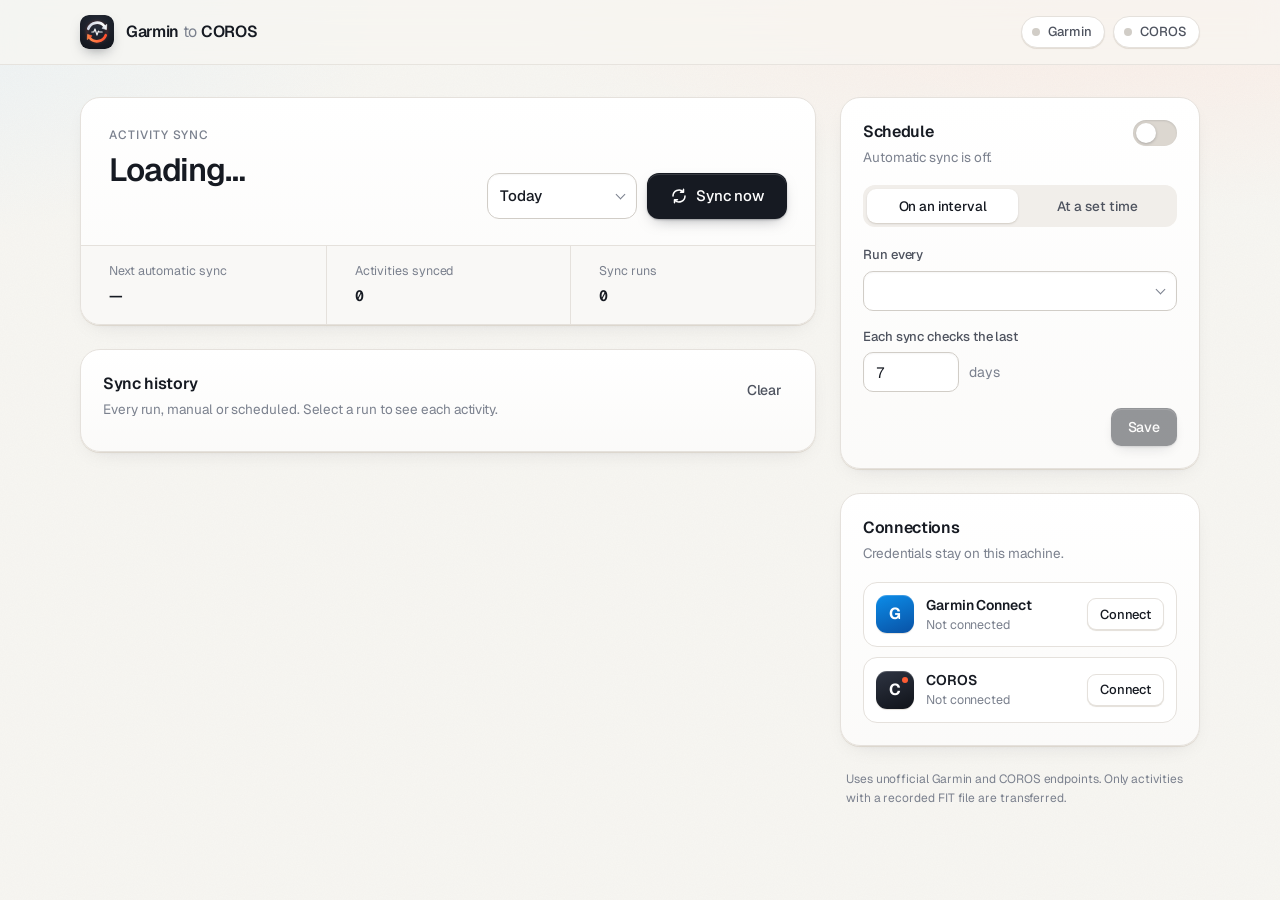
==== commit 8166efce: "Add username/password sign-in page and make the UI an installable PWA Auth - Replace HTTP basic auth" ====
--- a/static/index.html
+++ b/static/index.html
@@ -2,10 +2,17 @@
 <html lang="en">
 <head>
   <meta charset="utf-8" />
-  <meta name="viewport" content="width=device-width, initial-scale=1" />
+  <meta name="viewport" content="width=device-width, initial-scale=1, viewport-fit=cover" />
   <title>Garmin → COROS Sync</title>
   <meta name="description" content="Self-hosted sync of Garmin Connect activities to COROS Training Hub, with manual sync, scheduling and a full sync history." />
-  <link rel="icon" href="data:image/svg+xml,%3Csvg xmlns='http://www.w3.org/2000/svg' viewBox='0 0 32 32'%3E%3Crect width='32' height='32' rx='8' fill='%23161a22'/%3E%3Ccircle cx='10' cy='16' r='4' fill='%23fff'/%3E%3Ccircle cx='22' cy='16' r='4' fill='%23ff5a36'/%3E%3C/svg%3E" />
+  <meta name="theme-color" content="#f7f5f1" />
+  <link rel="manifest" href="/manifest.webmanifest" />
+  <link rel="icon" href="/static/icons/icon.svg" type="image/svg+xml" />
+  <link rel="icon" href="/static/icons/favicon-32.png" sizes="32x32" type="image/png" />
+  <link rel="apple-touch-icon" href="/static/icons/apple-touch-icon.png" />
+  <meta name="apple-mobile-web-app-capable" content="yes" />
+  <meta name="apple-mobile-web-app-title" content="COROS Sync" />
+  <meta name="apple-mobile-web-app-status-bar-style" content="default" />
   <link rel="preconnect" href="https://fonts.googleapis.com" />
   <link rel="preconnect" href="https://fonts.gstatic.com" crossorigin />
   <link href="https://fonts.googleapis.com/css2?family=Geist:wght@400;500;600;700&family=Geist+Mono:wght@400;500&display=swap" rel="stylesheet" />
@@ -15,17 +22,19 @@
   <header class="topbar">
     <div class="wrap topbar-inner">
       <a class="brand" href="/" aria-label="Garmin to COROS Sync home">
-        <span class="brand-mark" aria-hidden="true">
-          <span class="dot dot-garmin"></span>
-          <svg viewBox="0 0 24 24" width="14" height="14"><path d="M5 12h12m-4-5 5 5-5 5" fill="none" stroke="currentColor" stroke-width="2" stroke-linecap="round" stroke-linejoin="round"/></svg>
-          <span class="dot dot-coros"></span>
-        </span>
+        <img class="brand-icon" src="/static/icons/icon.svg" width="34" height="34" alt="" />
         <span class="brand-text">Garmin <span class="muted">to</span> COROS</span>
       </a>
-      <nav class="conn-pills" aria-label="Connection status">
-        <button class="pill" id="pill-garmin" data-open="garmin" type="button"><span class="led"></span>Garmin</button>
-        <button class="pill" id="pill-coros" data-open="coros" type="button"><span class="led"></span>COROS</button>
-      </nav>
+      <div class="topbar-actions">
+        <nav class="conn-pills" aria-label="Connection status">
+          <button class="pill" id="pill-garmin" data-open="garmin" type="button"><span class="led"></span>Garmin</button>
+          <button class="pill" id="pill-coros" data-open="coros" type="button"><span class="led"></span>COROS</button>
+        </nav>
+        <button class="pill pill-signout" id="sign-out" type="button" hidden aria-label="Sign out">
+          <svg viewBox="0 0 24 24" aria-hidden="true"><path d="M15 4h3a2 2 0 0 1 2 2v12a2 2 0 0 1-2 2h-3M10 17l-5-5 5-5M5 12h11" /></svg>
+          <span>Sign out</span>
+        </button>
+      </div>
     </div>
   </header>
 
@@ -227,5 +236,6 @@
   <div class="toasts" id="toasts" aria-live="assertive"></div>
 
   <script src="/static/app.js" type="module"></script>
+  <script src="/static/pwa.js"></script>
 </body>
 </html>
--- a/static/styles.css
+++ b/static/styles.css
@@ -430,6 +430,24 @@
 .toast::before { content: ""; flex: none; width: 8px; height: 8px; border-radius: 50%; margin-top: 6px; background: var(--ok); }
 .toast.is-bad::before { background: hsl(356 90% 65%); }
 .toast.is-leaving { animation: sink 200ms var(--ease) forwards; }
+
+/* ------------------------------------------------------- Brand icon / auth */
+.brand-icon { display: block; width: 34px; height: 34px; border-radius: 9px; box-shadow: 0 6px 14px -6px hsl(222 40% 10% / 0.5); }
+.topbar-actions { display: flex; align-items: center; gap: 8px; }
+.pill-signout { padding: 0 12px; }
+.pill-signout svg { width: 15px; height: 15px; fill: none; stroke: currentColor; stroke-width: 2; stroke-linecap: round; stroke-linejoin: round; }
+
+.login-body { display: grid; place-items: center; padding: 32px 16px calc(32px + env(safe-area-inset-bottom)); }
+.login-wrap { width: min(380px, 100%); display: grid; justify-items: center; text-align: center; animation: rise 360ms var(--ease); }
+.login-icon { width: 76px; height: 76px; border-radius: 19px; margin-bottom: 20px; box-shadow: 0 18px 36px -14px hsl(222 40% 10% / 0.55), 0 2px 6px hsl(222 30% 10% / 0.12); }
+.login-title { font-size: 24px; letter-spacing: -0.03em; }
+.login-sub { color: var(--ink-2); margin: 6px 0 24px; }
+.login-card { width: 100%; text-align: left; padding: 24px; }
+.login-card .field:last-of-type { margin-bottom: 20px; }
+.login-submit { width: 100%; }
+.login-foot { margin-top: 20px; font-size: 12.5px; color: var(--ink-3); }
+.is-shaking { animation: shake 360ms var(--ease); }
+@keyframes shake { 20%, 60% { transform: translateX(-6px); } 40%, 80% { transform: translateX(6px); } }
 
 /* ------------------------------------------------------------- Animations */
 @keyframes spin { to { transform: rotate(360deg); } }
@@ -468,9 +486,15 @@
   .stats dd { margin: 0; }
   .brand-text { font-size: 15px; }
   .pill { padding: 0 10px 0 9px; }
+  .pill-signout { padding: 0 9px; }
+  .pill-signout span { display: none; }
   .run-row { grid-template-columns: 34px minmax(0, 1fr) 18px; }
   .run-meta { display: none; }
   .run-detail { padding-left: 10px; }
   .item { grid-template-columns: 32px minmax(0, 1fr); }
   .item-side { grid-column: 2; justify-items: start; grid-auto-flow: column; justify-content: start; align-items: center; gap: 10px; }
 }
+@media (max-width: 440px) {
+  /* Make room for Sign out next to the connection pills: the icon alone carries the brand. */
+  .topbar-inner:has(#sign-out:not([hidden])) .brand-text { display: none; }
+}
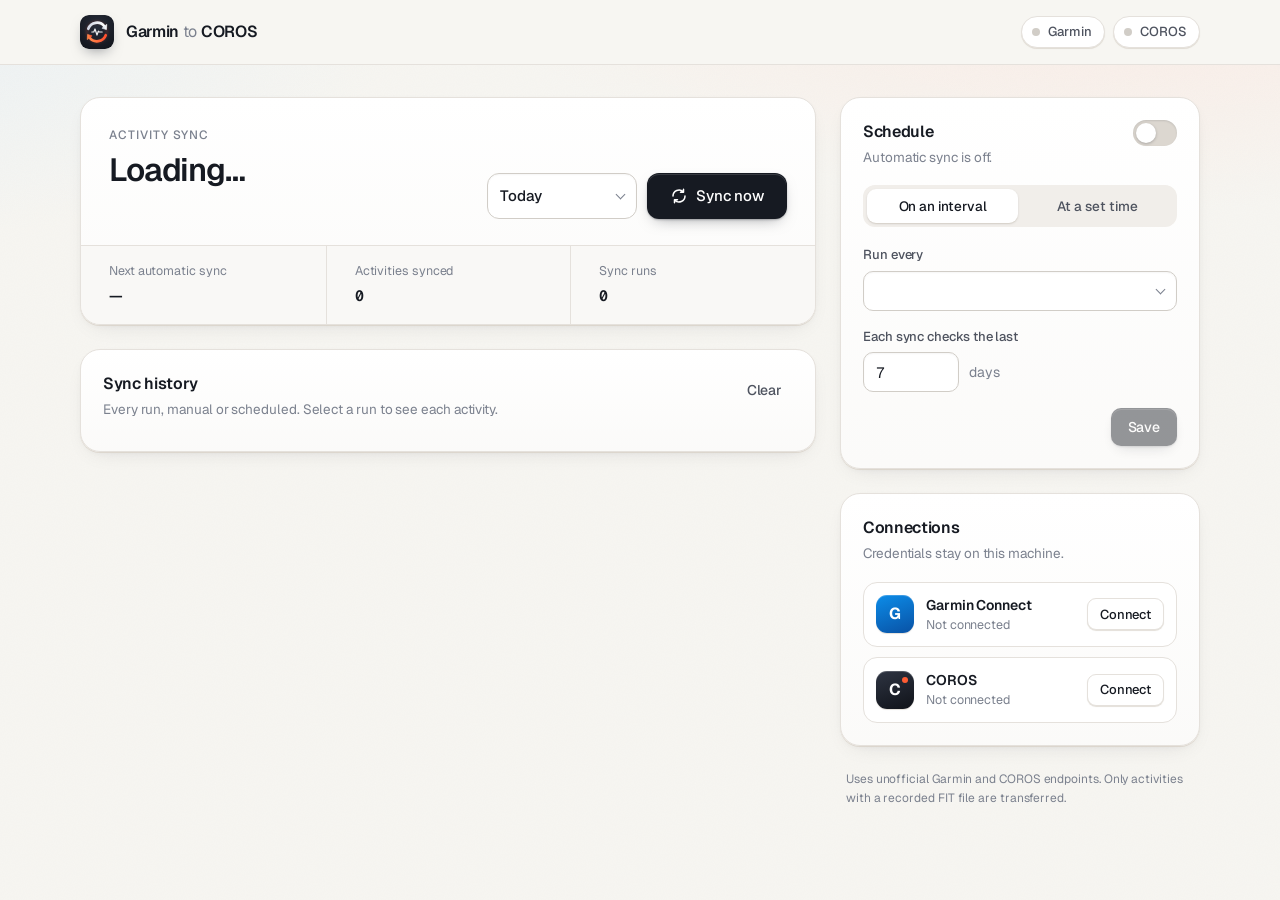
==== commit ce8187fa: "Polish for iOS 26 Safari and Home Screen web app - Fix the gradient/blurred bar at the top: Safari 2" ====
--- a/static/index.html
+++ b/static/index.html
@@ -5,11 +5,15 @@
   <meta name="viewport" content="width=device-width, initial-scale=1, viewport-fit=cover" />
   <title>Garmin → COROS Sync</title>
   <meta name="description" content="Self-hosted sync of Garmin Connect activities to COROS Training Hub, with manual sync, scheduling and a full sync history." />
-  <meta name="theme-color" content="#f7f5f1" />
+  <!-- Solid colours matching the opaque header/page: iOS Safari tints its bars from these. -->
+  <meta name="theme-color" content="#f7f6f2" />
+  <meta name="color-scheme" content="light" />
+  <meta name="format-detection" content="telephone=no" />
   <link rel="manifest" href="/manifest.webmanifest" />
   <link rel="icon" href="/static/icons/icon.svg" type="image/svg+xml" />
   <link rel="icon" href="/static/icons/favicon-32.png" sizes="32x32" type="image/png" />
   <link rel="apple-touch-icon" href="/static/icons/apple-touch-icon.png" />
+  <meta name="mobile-web-app-capable" content="yes" />
   <meta name="apple-mobile-web-app-capable" content="yes" />
   <meta name="apple-mobile-web-app-title" content="COROS Sync" />
   <meta name="apple-mobile-web-app-status-bar-style" content="default" />
--- a/static/styles.css
+++ b/static/styles.css
@@ -4,7 +4,7 @@
 
 :root {
   /* Palette (HSL) */
-  --bg: hsl(40 23% 96%);
+  --bg: #f7f6f2;                     /* hsl(40 23% 96%); keep in sync with theme-color + manifest */
   --bg-grain: hsl(40 18% 92%);
   --surface: hsl(0 0% 100%);
   --surface-2: hsl(40 20% 98%);
@@ -45,33 +45,51 @@
 }
 
 *, *::before, *::after { box-sizing: border-box; }
-html { -webkit-text-size-adjust: 100%; }
+html {
+  -webkit-text-size-adjust: 100%;
+  /* Solid colour: iOS Safari samples it to tint its toolbars and the overscroll area.
+     Gradients or translucency here make Safari fall back to a blurred gradient bar. */
+  background-color: var(--bg);
+  color-scheme: light;
+  -webkit-tap-highlight-color: transparent;
+}
 body {
   margin: 0;
+  position: relative;
   font-family: var(--font);
   font-size: 15px;
   line-height: 1.5;
   letter-spacing: -0.005em;
   color: var(--ink);
+  background-color: var(--bg);
+  -webkit-font-smoothing: antialiased;
+  min-height: 100vh;
+  min-height: 100dvh;
+  /* viewport-fit=cover: keep content clear of the notch / Dynamic Island in landscape. */
+  padding-left: env(safe-area-inset-left);
+  padding-right: env(safe-area-inset-right);
+}
+/* Decorative glows + paper grain. Absolutely positioned (scrolling with the page) rather
+   than fixed, so no full-viewport fixed layer sits against the top edge. */
+body::before, body::after {
+  content: "";
+  position: absolute;
+  inset: 0;
+  pointer-events: none;
+  z-index: 0;
+}
+body::before {
   background:
     radial-gradient(1200px 500px at 90% -10%, hsl(14 100% 92% / 0.55), transparent 60%),
-    radial-gradient(900px 400px at -10% 0%, hsl(205 70% 92% / 0.45), transparent 60%),
-    var(--bg);
-  background-attachment: fixed;
-  -webkit-font-smoothing: antialiased;
-  min-height: 100vh;
-}
-/* Subtle paper grain for texture */
-body::before {
-  content: "";
-  position: fixed;
-  inset: 0;
-  pointer-events: none;
+    radial-gradient(900px 400px at -10% 0%, hsl(205 70% 92% / 0.45), transparent 60%);
+  background-repeat: no-repeat;
+}
+body::after {
   opacity: 0.35;
   background-image: url("data:image/svg+xml,%3Csvg xmlns='http://www.w3.org/2000/svg' width='160' height='160'%3E%3Cfilter id='n'%3E%3CfeTurbulence type='fractalNoise' baseFrequency='.9' numOctaves='2' stitchTiles='stitch'/%3E%3CfeColorMatrix values='0 0 0 0 0.3 0 0 0 0 0.25 0 0 0 0 0.2 0 0 0 0.08 0'/%3E%3C/filter%3E%3Crect width='100%25' height='100%25' filter='url(%23n)'/%3E%3C/svg%3E");
-  z-index: 0;
 }
 body > * { position: relative; z-index: 1; }
+button, a, label, select, summary { touch-action: manipulation; }
 
 h1, h2, h3 { margin: 0; font-weight: 600; letter-spacing: -0.02em; }
 h2 { font-size: 16px; }
@@ -87,9 +105,11 @@
 /* ---------------------------------------------------------------- Top bar */
 .topbar {
   position: sticky; top: 0; z-index: 20;
-  backdrop-filter: saturate(1.4) blur(14px);
-  background: hsl(40 23% 96% / 0.75);
-  border-bottom: 1px solid hsl(35 14% 86% / 0.7);
+  /* Opaque, same colour as the page and theme-color: Safari picks it up as its bar tint.
+     (No backdrop-filter / alpha — those trigger iOS's gradient fallback.) */
+  background-color: var(--bg);
+  border-bottom: 1px solid var(--line);
+  padding-top: env(safe-area-inset-top);
 }
 .topbar-inner { display: flex; align-items: center; justify-content: space-between; height: 64px; }
 .brand { display: inline-flex; align-items: center; gap: 12px; text-decoration: none; color: var(--ink); }
@@ -127,7 +147,7 @@
   align-items: start;
 }
 .col-main, .col-side { display: grid; gap: 24px; min-width: 0; }
-.col-side { position: sticky; top: 88px; }
+.col-side { position: sticky; top: calc(88px + env(safe-area-inset-top)); }
 
 /* ------------------------------------------------------------------ Cards */
 .card {
@@ -421,7 +441,7 @@
 }
 
 /* ----------------------------------------------------------------- Toasts */
-.toasts { position: fixed; bottom: 20px; left: 50%; transform: translateX(-50%); display: grid; gap: 8px; z-index: 50; width: min(440px, calc(100% - 32px)); }
+.toasts { position: fixed; bottom: calc(20px + env(safe-area-inset-bottom)); left: 50%; transform: translateX(-50%); display: grid; gap: 8px; z-index: 50; width: min(440px, calc(100% - 32px)); }
 .toast {
   display: flex; gap: 10px; align-items: flex-start;
   padding: 12px 14px; border-radius: 12px; background: var(--ink); color: #fff;
@@ -437,7 +457,17 @@
 .pill-signout { padding: 0 12px; }
 .pill-signout svg { width: 15px; height: 15px; fill: none; stroke: currentColor; stroke-width: 2; stroke-linecap: round; stroke-linejoin: round; }
 
-.login-body { display: grid; place-items: center; padding: 32px 16px calc(32px + env(safe-area-inset-bottom)); }
+.login-body { display: grid; place-items: center; padding: calc(32px + env(safe-area-inset-top)) calc(16px + env(safe-area-inset-right)) calc(32px + env(safe-area-inset-bottom)) calc(16px + env(safe-area-inset-left)); }
+/* No header here, so keep the top edge flat (iOS samples it for the status/tool bar tint). */
+.login-body::before {
+  background:
+    radial-gradient(520px 360px at 30% 45%, hsl(205 70% 92% / 0.5), transparent 70%),
+    radial-gradient(560px 380px at 70% 55%, hsl(14 100% 92% / 0.6), transparent 70%);
+}
+.login-body::after {
+  -webkit-mask-image: linear-gradient(transparent, #000 160px);
+  mask-image: linear-gradient(transparent, #000 160px);
+}
 .login-wrap { width: min(380px, 100%); display: grid; justify-items: center; text-align: center; animation: rise 360ms var(--ease); }
 .login-icon { width: 76px; height: 76px; border-radius: 19px; margin-bottom: 20px; box-shadow: 0 18px 36px -14px hsl(222 40% 10% / 0.55), 0 2px 6px hsl(222 30% 10% / 0.12); }
 .login-title { font-size: 24px; letter-spacing: -0.03em; }
@@ -498,3 +528,16 @@
   /* Make room for Sign out next to the connection pills: the icon alone carries the brand. */
   .topbar-inner:has(#sign-out:not([hidden])) .brand-text { display: none; }
 }
+
+/* ------------------------------------------------------------ iOS / touch */
+/* Keep the last content clear of the home indicator and Safari's floating toolbar. */
+.layout { padding-bottom: calc(64px + env(safe-area-inset-bottom)); }
+@media (max-width: 680px) {
+  .layout { padding-bottom: calc(48px + env(safe-area-inset-bottom)); }
+}
+/* Dialogs must fit the visible viewport (dvh shrinks as Safari's toolbars / keyboard appear). */
+.dialog { max-height: calc(100dvh - 32px - env(safe-area-inset-top) - env(safe-area-inset-bottom)); overflow: auto; overscroll-behavior: contain; }
+@media (pointer: coarse) {
+  /* iOS zooms the whole page when focusing a field whose text is smaller than 16px. */
+  input, select, textarea { font-size: 16px; }
+}
